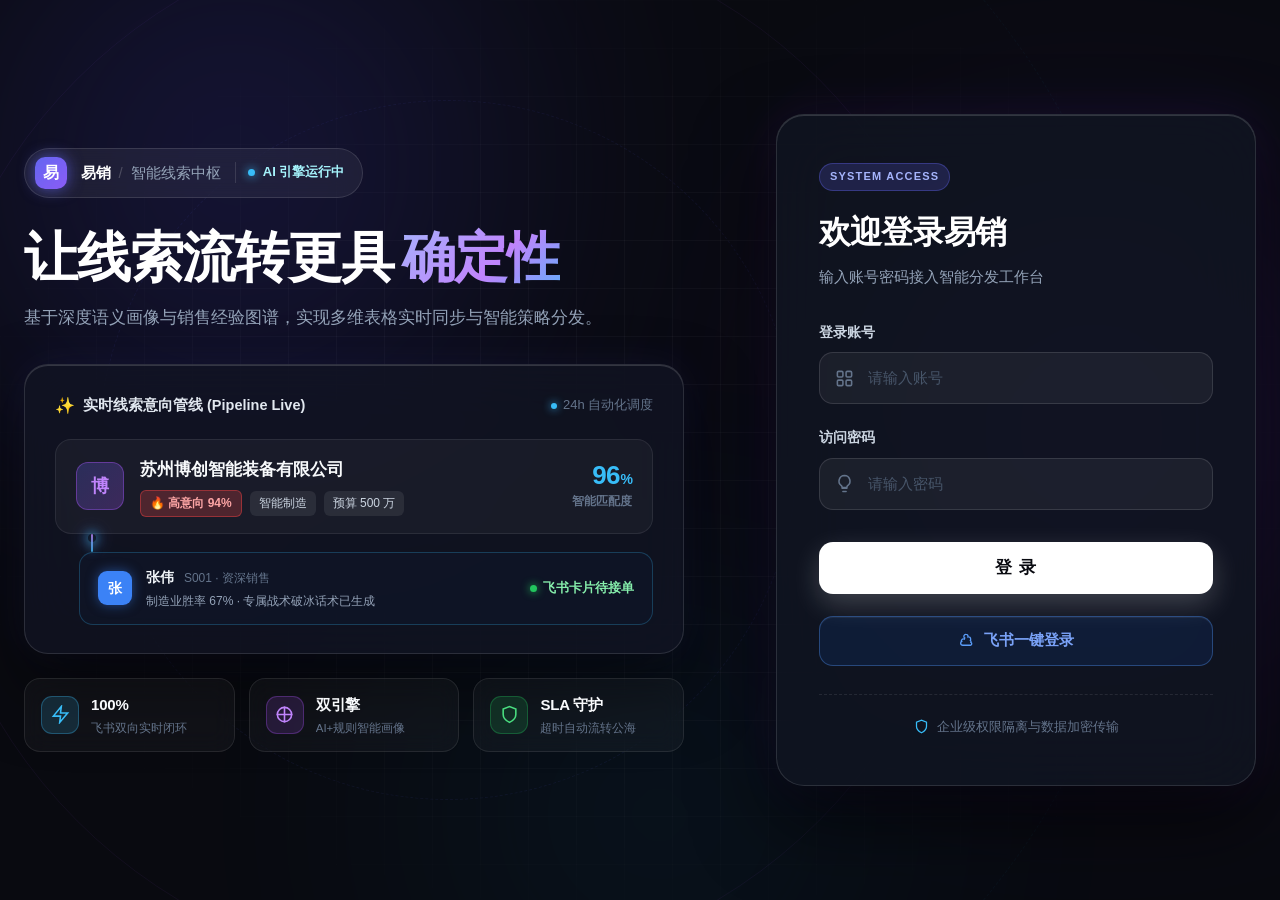
==== static/index.html @ e66cb85f "feat(auth): 总账号/销售子账号权限隔离 —— 管理接口仅超管可访问, 销售只读自己客户" ====
<!DOCTYPE html>
<html lang="zh-CN">
<head>
  <meta charset="UTF-8">
  <meta name="viewport" content="width=device-width, initial-scale=1.0">
  <title>易销 · 销售线索智能分析与分发平台</title>
  <script>
    (function() {
      var isMobile = /Android|iPhone|iPad|iPod|Mobile/i.test(navigator.userAgent) || window.innerWidth < 768;
      if (isMobile) {
        var p = location.search;
        location.replace("/m/" + (p || ""));
      }
    })();
  </script>
  <link rel="stylesheet" href="/static/style.css?v=4.3">
</head>
<body>
  <div id="app"></div>
  <script src="/static/vendor/vue.global.prod.js"></script>
  <script src="/static/app.js?v=4.12"></script>
</body>
</html>
---- static/style.css ----
/* ============================================================
   「易销」销售线索智能分析与分发平台 —— 全局极光科技版 UI (Next-Gen AI Aesthetic)
   设计语言: 极光光晕背景 + 玻璃拟态 (Glassmorphism) + 渐变流光数字 + 微光交互
   ============================================================ */

:root {
  /* 核心主色调 (深邃科技靛蓝/紫罗兰) */
  --primary: #6366f1;
  --primary-2: #8b5cf6;
  --primary-3: #ec4899;
  --primary-dark: #4338ca;
  --primary-soft: rgba(99, 102, 241, 0.1);
  --primary-glow: rgba(99, 102, 241, 0.35);

  /* 功能状态色 */
  --ok: #10b981;
  --ok-soft: rgba(16, 185, 129, 0.12);
  --ok-glow: rgba(16, 185, 129, 0.3);
  --warn: #f59e0b;
  --warn-soft: rgba(245, 158, 11, 0.12);
  --warn-glow: rgba(245, 158, 11, 0.3);
  --err: #ef4444;
  --err-soft: rgba(239, 68, 68, 0.12);
  --err-glow: rgba(239, 68, 68, 0.3);
  --gold: #d97706;

  /* 背景与表面 */
  --bg: #f8fafc;
  --bg-gradient: 
    radial-gradient(1000px 500px at 10% -10%, rgba(99, 102, 241, 0.12) 0%, transparent 70%),
    radial-gradient(900px 450px at 90% 10%, rgba(139, 92, 246, 0.10) 0%, transparent 60%),
    radial-gradient(800px 400px at 50% 100%, rgba(236, 72, 153, 0.06) 0%, transparent 70%),
    #f8fafc;

  --card: rgba(255, 255, 255, 0.85);
  --card-solid: #ffffff;
  --card-border: rgba(226, 232, 240, 0.85);
  --card-border-glow: rgba(99, 102, 241, 0.3);

  /* 文字 */
  --text: #0f172a;
  --text-2: #334155;
  --muted: #64748b;
  --muted-light: #94a3b8;
  --border: #e2e8f0;
  --border-soft: #edf2f7;

  /* 布局与圆角 */
  --radius: 16px;
  --radius-sm: 10px;
  --radius-xs: 6px;
  --shadow-subtle: 0 1px 3px rgba(15, 23, 42, 0.04), 0 1px 2px rgba(15, 23, 42, 0.02);
  --shadow: 0 4px 20px -2px rgba(15, 23, 42, 0.05), 0 2px 6px -1px rgba(15, 23, 42, 0.03);
  --shadow-md: 0 12px 28px -4px rgba(15, 23, 42, 0.08), 0 4px 10px -2px rgba(15, 23, 42, 0.04);
  --shadow-lg: 0 24px 48px -8px rgba(15, 23, 42, 0.14), 0 8px 16px -4px rgba(15, 23, 42, 0.06);
  --sidebar-w: 240px;
}

* { box-sizing: border-box; margin: 0; padding: 0; }
html, body { height: 100%; }

body {
  font-family: -apple-system, BlinkMacSystemFont, "Segoe UI", Roboto, "PingFang SC", "Hiragino Sans GB", "Microsoft YaHei", sans-serif;
  background: var(--bg);
  background-image: var(--bg-gradient);
  background-attachment: fixed;
  color: var(--text);
  font-size: 14px;
  line-height: 1.6;
  -webkit-font-smoothing: antialiased;
  -moz-osx-font-smoothing: grayscale;
}

#app { min-height: 100vh; }
::selection { background: rgba(99, 102, 241, 0.22); color: var(--primary-dark); }

/* ============================================================
   引导屏 (Boot Screen)
   ============================================================ */
.boot-screen {
  min-height: 100vh;
  display: flex;
  flex-direction: column;
  align-items: center;
  justify-content: center;
  gap: 20px;
  background: var(--bg-gradient);
  color: var(--muted);
}
.boot-logo {
  width: 68px; height: 68px;
  border-radius: 20px;
  background: linear-gradient(135deg, var(--primary), var(--primary-2));
  color: #fff;
  font-size: 32px;
  font-weight: 800;
  display: flex;
  align-items: center;
  justify-content: center;
  box-shadow: 0 12px 32px var(--primary-glow);
  animation: float 2.6s ease-in-out infinite;
}
@keyframes float { 0%, 100% { transform: translateY(0); } 50% { transform: translateY(-8px); } }

.spinner {
  width: 32px; height: 32px;
  border: 3px solid rgba(99, 102, 241, 0.15);
  border-top-color: var(--primary);
  border-radius: 50%;
  animation: spin 0.85s cubic-bezier(0.6, 0.2, 0.4, 0.8) infinite;
}
@keyframes spin { to { transform: rotate(360deg); } }

/* ============================================================
   布局骨架
   ============================================================ */
.yx-layout { display: flex; min-height: 100vh; }

/* ---- 侧边栏 (深邃黑曜石 + 磨砂质感) ---- */
.yx-sidebar {
  width: var(--sidebar-w);
  background: linear-gradient(180deg, #0b0f19 0%, #080c14 100%);
  color: #94a3b8;
  display: flex;
  flex-direction: column;
  position: sticky;
  top: 0;
  height: 100vh;
  flex-shrink: 0;
  z-index: 30;
  border-right: 1px solid rgba(255, 255, 255, 0.06);
  box-shadow: 4px 0 24px rgba(0, 0, 0, 0.15);
}

.yx-brand {
  display: flex;
  align-items: center;
  gap: 14px;
  padding: 24px 20px;
  border-bottom: 1px solid rgba(255, 255, 255, 0.06);
  position: relative;
}
.yx-brand::after {
  content: "";
  position: absolute;
  bottom: -1px; left: 20px; right: 20px;
  height: 1px;
  background: linear-gradient(90deg, transparent, rgba(99, 102, 241, 0.4), transparent);
}

.yx-logo {
  width: 42px; height: 42px;
  border-radius: 13px;
  background: linear-gradient(135deg, var(--primary) 0%, var(--primary-2) 60%, var(--primary-3) 100%);
  color: #fff;
  font-size: 21px;
  font-weight: 800;
  display: flex;
  align-items: center;
  justify-content: center;
  box-shadow: 0 6px 18px var(--primary-glow);
  position: relative;
  overflow: hidden;
}
.yx-logo::before {
  content: "";
  position: absolute;
  inset: 0;
  background: linear-gradient(135deg, rgba(255,255,255,0.4) 0%, transparent 60%);
}

.yx-brand-t { display: flex; flex-direction: column; line-height: 1.25; }
.yx-brand-name {
  color: #ffffff;
  font-size: 19px;
  font-weight: 800;
  letter-spacing: 0.5px;
  background: linear-gradient(135deg, #ffffff 0%, #cbd5e1 100%);
  -webkit-background-clip: text;
  -webkit-text-fill-color: transparent;
}
.yx-brand-sub { font-size: 11.5px; color: #64748b; font-weight: 500; }

.yx-nav-label {
  padding: 20px 22px 10px;
  font-size: 11px;
  letter-spacing: 1.8px;
  text-transform: uppercase;
  color: #475569;
  font-weight: 700;
}

.yx-nav { flex: 1; padding: 0 14px; display: flex; flex-direction: column; gap: 4px; }
.yx-nav-item {
  display: flex;
  align-items: center;
  gap: 13px;
  padding: 12px 14px;
  border-radius: var(--radius-sm);
  color: #94a3b8;
  text-decoration: none;
  font-size: 13.5px;
  font-weight: 600;
  transition: all 0.22s cubic-bezier(0.4, 0, 0.2, 1);
  position: relative;
}
.yx-nav-item .nav-ico {
  width: 22px; height: 22px;
  display: flex; align-items: center; justify-content: center;
  flex-shrink: 0;
  transition: transform 0.2s ease;
}
.yx-nav-item .nav-ico svg { width: 19px; height: 19px; }

.yx-nav-item:hover {
  background: rgba(255, 255, 255, 0.05);
  color: #f1f5f9;
  transform: translateX(3px);
}
.yx-nav-item:hover .nav-ico { transform: scale(1.1); }

.yx-nav-item.active {
  background: linear-gradient(135deg, rgba(99, 102, 241, 0.95), rgba(139, 92, 246, 0.95));
  color: #ffffff;
  box-shadow: 0 6px 20px rgba(99, 102, 241, 0.4), inset 0 1px 0 rgba(255, 255, 255, 0.25);
  transform: translateX(0);
}
.yx-nav-item.active:hover {
  background: linear-gradient(135deg, rgba(99, 102, 241, 1), rgba(139, 92, 246, 1));
  color: #ffffff;
}

.yx-sidebar-foot {
  padding: 12px 14px;
  border-top: 1px solid rgba(255, 255, 255, 0.06);
  display: flex;
  align-items: center;
  font-size: 12px;
  background: rgba(0, 0, 0, 0.2);
  position: relative;
}
.health-chip {
  display: inline-flex;
  align-items: center;
  gap: 8px;
  background: rgba(255, 255, 255, 0.06);
  padding: 5px 12px;
  border-radius: 999px;
  color: #cbd5e1;
  font-weight: 600;
  border: 1px solid rgba(255, 255, 255, 0.08);
}
.yx-health-dot { width: 7px; height: 7px; border-radius: 50%; position: relative; }
.yx-health-dot.ok {
  background: var(--ok);
  box-shadow: 0 0 10px var(--ok-glow);
  animation: pulse-dot 2s infinite;
}
.yx-health-dot.err {
  background: var(--err);
  box-shadow: 0 0 10px var(--err-glow);
  animation: pulse-dot 2s infinite;
}
@keyframes pulse-dot { 0%, 100% { transform: scale(1); opacity: 1; } 50% { transform: scale(1.3); opacity: 0.7; } }
.foot-ver { color: #475569; font-weight: 600; }

/* ---- 登录账号 用户模块 (左侧栏底部, 可点击弹出用户菜单) ---- */
.user-module {
  display: flex;
  align-items: center;
  gap: 10px;
  background: rgba(255, 255, 255, 0.06);
  padding: 6px 12px 6px 6px;
  border-radius: 999px;
  color: #e2e8f0;
  border: 1px solid rgba(255, 255, 255, 0.1);
  width: 100%;
  box-sizing: border-box;
  cursor: pointer;
  transition: all 0.18s ease;
  position: relative;
}
.user-module:hover {
  background: rgba(255, 255, 255, 0.12);
  border-color: rgba(139, 92, 246, 0.4);
}
.auth-avatar {
  width: 28px; height: 28px; border-radius: 50%;
  background: linear-gradient(135deg, #8b5cf6, #6366f1);
  color: #fff; font-weight: 700; font-size: 12px;
  display: flex; align-items: center; justify-content: center;
  flex: 0 0 auto;
}
.auth-avatar.lg { width: 38px; height: 38px; font-size: 16px; }
.auth-name {
  font-weight: 600; font-size: 12.5px; color: #f1f5f9;
  overflow: hidden; text-overflow: ellipsis; white-space: nowrap;
  flex: 1;
}
.user-caret {
  width: 14px; height: 14px;
  color: #94a3b8;
  flex: 0 0 auto;
  transition: transform 0.2s ease;
}

/* 用户下拉菜单: 贴合侧边栏内部, 左右 12px 留白, 绝不穿模溢出 */
.user-menu {
  position: absolute;
  left: 12px;
  right: 12px;
  bottom: 66px;
  width: auto;
  box-sizing: border-box;
  background: #0f172a;
  border: 1px solid rgba(255, 255, 255, 0.14);
  border-radius: 14px;
  padding: 10px;
  box-shadow: 0 20px 45px rgba(0, 0, 0, 0.6), inset 0 1px 0 rgba(255, 255, 255, 0.1);
  z-index: 200;
}
.user-menu-head {
  display: flex;
  align-items: center;
  gap: 10px;
  padding: 6px 6px 8px;
}
.user-menu-id { display: flex; flex-direction: column; min-width: 0; }
.user-menu-id strong { font-size: 13.5px; color: #f8fafc; white-space: nowrap; overflow: hidden; text-overflow: ellipsis; }
.user-menu-id span { font-size: 11px; color: #94a3b8; margin-top: 2px; }
.user-menu-sep { height: 1px; background: rgba(255, 255, 255, 0.08); margin: 4px 0 6px; }
.user-menu-item {
  display: flex;
  align-items: center;
  gap: 8px;
  width: 100%;
  box-sizing: border-box;
  padding: 8px 10px;
  background: transparent;
  border: none;
  border-radius: 8px;
  color: #fca5a5;
  font-size: 12.5px;
  font-weight: 600;
  cursor: pointer;
  transition: all 0.15s;
  text-align: left;
}
.user-menu-item svg { width: 15px; height: 15px; flex: 0 0 auto; }
.user-menu-item:hover { background: rgba(239, 68, 68, 0.18); color: #fecaca; }

/* 用户菜单弹出动画 */
.user-pop-enter-active, .user-pop-leave-active { transition: all 0.22s cubic-bezier(0.16, 1, 0.3, 1); }
.user-pop-enter-from, .user-pop-leave-to { opacity: 0; transform: translateY(8px) scale(0.97); }

/* 退出确认弹窗图标 */
.confirm-ico {
  width: 56px; height: 56px;
  margin: 0 auto 14px;
  border-radius: 16px;
  background: linear-gradient(135deg, #f43f5e, #e11d48);
  color: #fff;
  display: flex; align-items: center; justify-content: center;
  box-shadow: 0 12px 30px rgba(225, 29, 72, 0.4);
}
.confirm-ico svg { width: 28px; height: 28px; }

/* ============================================================
   全新现代 SaaS 极简无界登录台 (Linear / Vercel 级设计风格)
   ============================================================ */
.login-stage {
  min-height: 100vh;
  width: 100vw;
  background: #090a10;
  color: #f8fafc;
  position: relative;
  overflow: hidden;
  display: flex;
  align-items: center;
  justify-content: center;
  padding: 40px 24px;
  box-sizing: border-box;
  font-family: -apple-system, BlinkMacSystemFont, "Segoe UI", Roboto, "PingFang SC", "Hiragino Sans GB", "Microsoft YaHei", sans-serif;
}

/* 深空网格与流体柔光 */
.stage-mesh-bg {
  position: absolute;
  inset: 0;
  background-image: 
    linear-gradient(rgba(255, 255, 255, 0.03) 1px, transparent 1px),
    linear-gradient(90deg, rgba(255, 255, 255, 0.03) 1px, transparent 1px);
  background-size: 48px 48px;
  mask-image: radial-gradient(ellipse at 50% 50%, black 40%, transparent 80%);
  -webkit-mask-image: radial-gradient(ellipse at 50% 50%, black 40%, transparent 80%);
  pointer-events: none;
}

/* 科技几何同心轨道环 (Concentric Orbit Rings) */
.stage-orbit {
  position: absolute;
  border-radius: 50%;
  border: 1px dashed rgba(255, 255, 255, 0.05);
  pointer-events: none;
  top: 50%;
  left: 35%;
  transform: translate(-50%, -50%);
}
.orbit-1 {
  width: 700px;
  height: 700px;
  border-color: rgba(99, 102, 241, 0.08);
  animation: orbit-rotate 40s linear infinite;
}
.orbit-2 {
  width: 1050px;
  height: 1050px;
  border-color: rgba(168, 85, 247, 0.06);
  border-style: solid;
  animation: orbit-rotate 60s linear infinite reverse;
}
.orbit-3 {
  width: 1400px;
  height: 1400px;
  border-color: rgba(56, 189, 248, 0.04);
  animation: orbit-rotate 90s linear infinite;
}
@keyframes orbit-rotate {
  from { transform: translate(-50%, -50%) rotate(0deg); }
  to { transform: translate(-50%, -50%) rotate(360deg); }
}

.stage-glow {
  position: absolute;
  border-radius: 50%;
  filter: blur(140px);
  pointer-events: none;
  opacity: 0.45;
}
.glow-top-left {
  width: 600px; height: 600px;
  top: -15%; left: -5%;
  background: radial-gradient(circle, #4f46e5 0%, transparent 70%);
  animation: orb-sway-1 16s ease-in-out infinite alternate;
}
.glow-center-right {
  width: 500px; height: 500px;
  top: 20%; right: -5%;
  background: radial-gradient(circle, #7c3aed 0%, transparent 70%);
  animation: orb-sway-2 14s ease-in-out infinite alternate;
}
.glow-bottom-center {
  width: 550px; height: 350px;
  bottom: -10%; left: 30%;
  background: radial-gradient(circle, #0284c7 0%, transparent 70%);
  opacity: 0.25;
}

@keyframes orb-sway-1 {
  0% { transform: translate(0, 0) scale(1); opacity: 0.35; }
  100% { transform: translate(60px, 40px) scale(1.15); opacity: 0.55; }
}
@keyframes orb-sway-2 {
  0% { transform: translate(0, 0) scale(1.1); opacity: 0.5; }
  100% { transform: translate(-50px, -30px) scale(0.9); opacity: 0.35; }
}

/* 主容器 —— 大屏饱满无界画布 */
.stage-container {
  position: relative;
  z-index: 2;
  width: 100%;
  max-width: 1360px;
  display: flex;
  align-items: center;
  justify-content: space-between;
  gap: 70px;
}

/* 左侧品牌与 AI 中枢面板 (整体放大饱满) */
.stage-left {
  flex: 1.25;
  max-width: 720px;
}

.brand-pill {
  display: inline-flex;
  align-items: center;
  gap: 14px;
  background: rgba(255, 255, 255, 0.06);
  border: 1px solid rgba(255, 255, 255, 0.12);
  padding: 8px 18px 8px 10px;
  border-radius: 999px;
  margin-bottom: 28px;
  backdrop-filter: blur(14px);
  -webkit-backdrop-filter: blur(14px);
}
.brand-pill-logo {
  width: 32px; height: 32px;
  border-radius: 10px;
  background: linear-gradient(135deg, #6366f1, #8b5cf6);
  color: #fff;
  font-weight: 900;
  font-size: 16px;
  display: flex;
  align-items: center;
  justify-content: center;
  box-shadow: 0 0 16px rgba(99, 102, 241, 0.7);
}
.brand-pill-text {
  display: flex;
  align-items: center;
  gap: 8px;
  font-size: 15px;
}
.p-title { font-weight: 800; color: #fff; letter-spacing: -0.2px; }
.p-divider { color: rgba(255, 255, 255, 0.2); }
.p-sub { color: #94a3b8; font-weight: 500; }

.live-status-chip {
  display: flex;
  align-items: center;
  gap: 8px;
  padding-left: 12px;
  border-left: 1px solid rgba(255, 255, 255, 0.12);
  font-size: 13px;
  color: #a5f3fc;
  font-weight: 600;
}
.chip-dot {
  width: 7px; height: 7px; border-radius: 50%;
  background: #38bdf8;
  box-shadow: 0 0 10px #38bdf8;
  animation: pulse-dot 1.8s infinite;
}

.stage-headline {
  font-size: 54px;
  font-weight: 800;
  line-height: 1.15;
  margin: 0 0 16px 0;
  letter-spacing: -1.2px;
  color: #ffffff;
}
.gradient-word {
  background: linear-gradient(135deg, #a5b4fc 0%, #c084fc 35%, #38bdf8 70%, #a5b4fc 100%);
  background-size: 200% auto;
  -webkit-background-clip: text;
  -webkit-text-fill-color: transparent;
  padding-left: 8px;
  display: inline-block;
  animation: text-aurora 4s ease-in-out infinite;
}
@keyframes text-aurora {
  0%, 100% { background-position: 0% 50%; filter: drop-shadow(0 0 12px rgba(192, 132, 252, 0.4)); }
  50% { background-position: 100% 50%; filter: drop-shadow(0 0 24px rgba(56, 189, 248, 0.7)); }
}

.stage-desc {
  font-size: 17px;
  line-height: 1.65;
  color: #94a3b8;
  margin: 0 0 32px 0;
  max-width: 620px;
}

/* 核心 AI 智能体实时流转看板 (立体悬浮呼吸 + 边框流光) */
.agent-live-console {
  background: rgba(18, 22, 36, 0.72);
  backdrop-filter: blur(28px);
  -webkit-backdrop-filter: blur(28px);
  border: 1px solid rgba(255, 255, 255, 0.12);
  border-radius: 24px;
  padding: 28px 30px;
  box-shadow: 0 35px 70px rgba(0, 0, 0, 0.5), 0 0 40px rgba(99, 102, 241, 0.1), inset 0 1px 0 rgba(255, 255, 255, 0.15);
  margin-bottom: 24px;
  position: relative;
  overflow: hidden;
  animation: console-float 7s ease-in-out infinite alternate;
  transition: transform 0.3s cubic-bezier(0.16, 1, 0.3, 1), box-shadow 0.3s;
}

@keyframes console-float {
  0% {
    transform: translateY(0px);
    box-shadow: 0 30px 60px rgba(0, 0, 0, 0.5), 0 0 30px rgba(99, 102, 241, 0.08);
  }
  100% {
    transform: translateY(-8px);
    box-shadow: 0 45px 80px rgba(0, 0, 0, 0.6), 0 0 50px rgba(168, 85, 247, 0.2);
  }
}

.agent-live-console::before {
  content: "";
  position: absolute;
  top: 0; left: -100%; width: 100%; height: 1.5px;
  background: linear-gradient(90deg, transparent 0%, rgba(129, 140, 248, 1) 50%, rgba(56, 189, 248, 1) 100%, transparent 100%);
  animation: border-laser-sweep 5s ease-in-out infinite;
}
@keyframes border-laser-sweep {
  0% { left: -100%; }
  50%, 100% { left: 100%; }
}

.console-head {
  display: flex;
  align-items: center;
  justify-content: space-between;
  margin-bottom: 20px;
}
.console-title {
  font-size: 14.5px;
  font-weight: 700;
  color: #e2e8f0;
  display: flex;
  align-items: center;
  gap: 8px;
}
.ico-spark { font-size: 16px; }
.console-time {
  font-size: 13px;
  color: #64748b;
  font-weight: 500;
  display: flex;
  align-items: center;
  gap: 6px;
}
.dot-live-pulse {
  width: 6px; height: 6px; border-radius: 50%;
  background: #38bdf8;
  box-shadow: 0 0 8px #38bdf8;
}

/* 客户线索条目 */
.console-lead-row {
  display: flex;
  align-items: center;
  gap: 16px;
  background: rgba(255, 255, 255, 0.04);
  border: 1px solid rgba(255, 255, 255, 0.08);
  border-radius: 16px;
  padding: 16px 20px;
}
.lead-avatar-box {
  width: 48px; height: 48px; border-radius: 12px;
  background: linear-gradient(135deg, rgba(99, 102, 241, 0.25), rgba(168, 85, 247, 0.25));
  border: 1px solid rgba(168, 85, 247, 0.4);
  display: flex; align-items: center; justify-content: center;
  color: #c084fc; font-weight: 800; font-size: 18px;
  flex: 0 0 auto;
}
.lead-info-main { flex: 1; min-width: 0; }
.lead-name-text {
  font-size: 16.5px;
  font-weight: 700;
  color: #f8fafc;
  margin-bottom: 8px;
  white-space: nowrap; overflow: hidden; text-overflow: ellipsis;
}
.lead-sub-chips {
  display: flex;
  gap: 8px;
  align-items: center;
}
.c-tag {
  font-size: 12px;
  padding: 3px 9px;
  border-radius: 6px;
  background: rgba(255, 255, 255, 0.08);
  color: #cbd5e1;
}
.tag-intent {
  background: rgba(239, 68, 68, 0.25);
  color: #fca5a5;
  border: 1px solid rgba(239, 68, 68, 0.45);
  font-weight: 700;
  animation: tag-flame-pulse 2s ease-in-out infinite alternate;
}
@keyframes tag-flame-pulse {
  0% { box-shadow: 0 0 4px rgba(239, 68, 68, 0.3); }
  100% { box-shadow: 0 0 14px rgba(239, 68, 68, 0.8); }
}

.lead-score-badge {
  text-align: right;
  flex: 0 0 auto;
  padding-left: 12px;
}
.score-num {
  font-size: 26px;
  font-weight: 900;
  color: #38bdf8;
  line-height: 1;
  letter-spacing: -0.8px;
  animation: score-glow 2.5s ease-in-out infinite alternate;
}
@keyframes score-glow {
  0% { filter: drop-shadow(0 0 4px rgba(56, 189, 248, 0.4)); }
  100% { filter: drop-shadow(0 0 14px rgba(56, 189, 248, 0.9)); transform: scale(1.05); }
}

.score-unit { font-size: 14px; font-weight: 600; margin-left: 1px; }
.score-label {
  font-size: 11.5px;
  color: #64748b;
  margin-top: 4px;
  font-weight: 600;
}

/* 调度流转销售小卡 */
.console-dispatch-track {
  margin-top: 18px;
  padding-left: 24px;
  position: relative;
}
.track-flow-line {
  position: absolute;
  left: 36px;
  top: -18px;
  width: 2px;
  height: 18px; /* 严格等于间隙 18px，两端刚好顶住边框，绝不插穿内部 */
  background: linear-gradient(180deg, rgba(192, 132, 252, 0.8) 0%, rgba(56, 189, 248, 0.8) 100%);
  border-radius: 1px;
  box-shadow: 0 0 8px rgba(56, 189, 248, 0.5);
}
.track-flow-dot {
  width: 8px;
  height: 8px;
  border-radius: 50%;
  position: absolute;
  left: -3px;
  top: 0;
  box-shadow: 0 0 12px #38bdf8, 0 0 20px #818cf8;
  animation: shuttle-glide 2.2s cubic-bezier(0.45, 0.05, 0.55, 0.95) infinite alternate;
}

@keyframes shuttle-glide {
  0% {
    top: -3px;
    transform: scale(0.85);
    background: #c084fc;
    box-shadow: 0 0 10px #c084fc, 0 0 18px rgba(192, 132, 252, 0.8);
  }
  50% {
    transform: scale(1.2);
    box-shadow: 0 0 14px #38bdf8, 0 0 22px rgba(56, 189, 248, 0.9);
  }
  100% {
    top: 13px; /* 严格停留在下边框接触点，不穿模进卡片内部 */
    transform: scale(0.85);
    background: #38bdf8;
    box-shadow: 0 0 10px #38bdf8, 0 0 18px rgba(56, 189, 248, 0.8);
  }
}

.track-sales-card {
  display: flex;
  align-items: center;
  gap: 14px;
  background: rgba(15, 23, 42, 0.6);
  border: 1px solid rgba(56, 189, 248, 0.25);
  border-radius: 14px;
  padding: 13px 18px;
  animation: sales-card-pulse 4s ease-in-out infinite alternate;
  animation-delay: -2s;
}
@keyframes sales-card-pulse {
  0% { border-color: rgba(56, 189, 248, 0.2); }
  100% { border-color: rgba(56, 189, 248, 0.45); box-shadow: 0 0 20px rgba(56, 189, 248, 0.15); }
}

.sales-mini-avatar {
  width: 34px; height: 34px; border-radius: 9px;
  background: #3b82f6;
  color: #fff; font-weight: 800; font-size: 14px;
  display: flex; align-items: center; justify-content: center;
  flex: 0 0 auto;
  box-shadow: 0 0 12px rgba(59, 130, 246, 0.5);
}
.sales-mini-info { flex: 1; min-width: 0; }
.s-name { font-size: 14px; font-weight: 700; color: #f1f5f9; }
.s-id { font-size: 12px; color: #64748b; font-weight: 400; margin-left: 6px; }
.s-exp { font-size: 12px; color: #94a3b8; margin-top: 3px; }

.s-action-status {
  font-size: 12.5px;
  font-weight: 600;
  color: #86efac;
  display: flex;
  align-items: center;
  gap: 6px;
  flex: 0 0 auto;
}
.dot-green {
  width: 7px; height: 7px; border-radius: 50%;
  background: #22c55e;
  box-shadow: 0 0 8px #22c55e;
  animation: pulse-dot 1.6s infinite;
}

/* 3 列科技数据指标卡阵列 —— 错峰起伏呼吸 */
.stage-metric-grid {
  display: grid;
  grid-template-columns: repeat(3, 1fr);
  gap: 14px;
  margin-top: 24px;
}
.metric-card {
  background: rgba(255, 255, 255, 0.035);
  border: 1px solid rgba(255, 255, 255, 0.09);
  border-radius: 16px;
  padding: 14px 16px;
  display: flex;
  align-items: center;
  gap: 12px;
  backdrop-filter: blur(12px);
  transition: all 0.25s cubic-bezier(0.16, 1, 0.3, 1);
}
.metric-card:nth-child(1) {
  animation: tile-float 5s ease-in-out infinite alternate;
}
.metric-card:nth-child(2) {
  animation: tile-float 5.5s ease-in-out infinite alternate;
  animation-delay: -1.8s;
}
.metric-card:nth-child(3) {
  animation: tile-float 6s ease-in-out infinite alternate;
  animation-delay: -3.6s;
}

@keyframes tile-float {
  0% { transform: translateY(0); border-color: rgba(255, 255, 255, 0.08); }
  100% { transform: translateY(-5px); border-color: rgba(99, 102, 241, 0.35); box-shadow: 0 10px 25px rgba(0, 0, 0, 0.3); }
}

.metric-icon-box {
  width: 38px; height: 38px; border-radius: 11px;
  display: flex; align-items: center; justify-content: center;
  flex: 0 0 auto;
}
.metric-icon-box svg { width: 19px; height: 19px; }
.m-icon-blue { background: rgba(56, 189, 248, 0.15); color: #38bdf8; border: 1px solid rgba(56, 189, 248, 0.3); }
.m-icon-purple { background: rgba(168, 85, 247, 0.15); color: #c084fc; border: 1px solid rgba(168, 85, 247, 0.3); }
.m-icon-green { background: rgba(34, 197, 94, 0.15); color: #4ade80; border: 1px solid rgba(34, 197, 94, 0.3); }

.metric-info { min-width: 0; }
.metric-val { font-size: 15px; font-weight: 800; color: #f8fafc; letter-spacing: -0.2px; }
.metric-lbl { font-size: 11.5px; color: #64748b; margin-top: 2px; white-space: nowrap; overflow: hidden; text-overflow: ellipsis; }

/* 右侧: 纯粹极简的高质感玻璃登录盒子 —— 流光环绕呼吸 */
.stage-right {
  flex: 0.95;
  display: flex;
  justify-content: flex-end;
}

.glass-login-box {
  width: 100%;
  max-width: 480px;
  background: rgba(17, 21, 34, 0.82);
  backdrop-filter: blur(32px);
  -webkit-backdrop-filter: blur(32px);
  border: 1px solid rgba(255, 255, 255, 0.12);
  border-radius: 28px;
  padding: 48px 42px;
  box-shadow: 0 35px 80px rgba(0, 0, 0, 0.65), 0 0 50px rgba(124, 58, 237, 0.12), inset 0 1px 0 rgba(255, 255, 255, 0.15);
  position: relative;
  animation: login-box-breathe 8s ease-in-out infinite alternate;
}

@keyframes login-box-breathe {
  0% {
    box-shadow: 0 35px 80px rgba(0, 0, 0, 0.65), 0 0 30px rgba(99, 102, 241, 0.1);
  }
  100% {
    box-shadow: 0 45px 95px rgba(0, 0, 0, 0.75), 0 0 60px rgba(168, 85, 247, 0.25);
  }
}

.login-badge-mini {
  display: inline-block;
  font-size: 11px;
  font-weight: 800;
  letter-spacing: 1.2px;
  color: #a5b4fc;
  background: rgba(99, 102, 241, 0.2);
  border: 1px solid rgba(99, 102, 241, 0.35);
  padding: 4px 10px;
  border-radius: 999px;
  margin-bottom: 16px;
}

.login-box-top h2 {
  font-size: 32px;
  font-weight: 800;
  color: #ffffff;
  margin: 0 0 8px 0;
  letter-spacing: -0.8px;
}
.login-tip {
  font-size: 14.5px;
  color: #94a3b8;
  margin: 0 0 32px 0;
}

.login-inputs-area {
  display: flex;
  flex-direction: column;
  gap: 22px;
}

.input-field {
  display: flex;
  flex-direction: column;
  gap: 9px;
}
.input-field label {
  font-size: 14px;
  font-weight: 700;
  color: #cbd5e1;
}

.input-bar {
  position: relative;
  display: flex;
  align-items: center;
}
.bar-icon {
  position: absolute;
  left: 16px;
  width: 19px;
  height: 19px;
  color: #64748b;
  pointer-events: none;
  display: flex;
  align-items: center;
  justify-content: center;
  transition: color 0.2s;
}
.bar-icon svg { width: 19px; height: 19px; }

.input-bar input {
  width: 100%;
  height: 52px;
  background: rgba(255, 255, 255, 0.05);
  border: 1.5px solid rgba(255, 255, 255, 0.12);
  border-radius: 14px;
  padding: 0 16px 0 48px;
  font-size: 15.5px;
  color: #ffffff;
  outline: none;
  transition: all 0.25s cubic-bezier(0.16, 1, 0.3, 1);
  box-sizing: border-box;
}
.input-bar input:focus {
  background: rgba(255, 255, 255, 0.09);
  border-color: #818cf8;
  box-shadow: 0 0 0 4px rgba(99, 102, 241, 0.28);
}
.input-bar:focus-within .bar-icon {
  color: #818cf8;
}
.input-bar input::placeholder {
  color: #475569;
  font-size: 14.5px;
}

.stage-submit-btn {
  margin-top: 10px;
  height: 52px;
  background: #ffffff;
  color: #090a10;
  border: none;
  border-radius: 14px;
  font-size: 16.5px;
  font-weight: 800;
  letter-spacing: 1px;
  cursor: pointer;
  display: flex;
  align-items: center;
  justify-content: center;
  gap: 10px;
  box-shadow: 0 10px 28px rgba(255, 255, 255, 0.2);
  transition: all 0.2s cubic-bezier(0.16, 1, 0.3, 1);
}
.stage-submit-btn:hover {
  background: #f8fafc;
  transform: translateY(-2px);
  box-shadow: 0 14px 36px rgba(255, 255, 255, 0.3);
}
.stage-submit-btn:active {
  transform: translateY(1px);
}
.stage-submit-btn:disabled {
  opacity: 0.5;
  cursor: not-allowed;
  transform: none;
}

.btn-spinner {
  width: 18px;
  height: 18px;
  border: 2.5px solid rgba(0, 0, 0, 0.2);
  border-top-color: #000000;
  border-radius: 50%;
  animation: spin 0.8s linear infinite;
}

.login-security-tag {
  display: flex;
  align-items: center;
  justify-content: center;
  gap: 8px;
  margin-top: 28px;
  padding-top: 22px;
  border-top: 1px dashed rgba(255, 255, 255, 0.09);
  font-size: 12.5px;
  color: #64748b;
}
.login-security-tag svg {
  width: 15px; height: 15px;
  color: #38bdf8;
  flex: 0 0 auto;
}

/* 飞书一键登录 */
.login-feishu-divider {
  display: flex;
  align-items: center;
  gap: 12px;
  margin: 16px 0 12px;
  color: #94a3b8;
  font-size: 12px;
}
.login-feishu-divider::before,
.login-feishu-divider::after {
  content: "";
  flex: 1;
  height: 1px;
  background: rgba(255, 255, 255, 0.12);
}
.feishu-login-btn {
  display: flex;
  align-items: center;
  justify-content: center;
  gap: 10px;
  width: 100%;
  height: 50px;
  background: rgba(22, 101, 216, 0.12);
  color: #7aa2f7;
  border: 1px solid rgba(86, 156, 255, 0.35);
  border-radius: 14px;
  font-size: 15px;
  font-weight: 700;
  cursor: pointer;
  transition: all 0.2s cubic-bezier(0.16, 1, 0.3, 1);
  box-shadow: inset 0 1px 0 rgba(255, 255, 255, 0.06);
}
.feishu-login-btn:hover {
  background: rgba(22, 101, 216, 0.2);
  border-color: rgba(86, 156, 255, 0.6);
  transform: translateY(-2px);
}
.feishu-login-btn:disabled {
  opacity: 0.5;
  cursor: not-allowed;
  transform: none;
}
.feishu-login-btn svg { color: #5a9cf8; }

/* 响应式适配 */
@media (max-width: 900px) {
  .stage-container {
    flex-direction: column;
    gap: 40px;
  }
  .stage-headline { font-size: 32px; }
  .stage-left { max-width: 100%; }
  .stage-right { justify-content: center; width: 100%; }
  .glass-login-box { max-width: 100%; }
}

/* ---- 主内容区 ---- */
.yx-main { flex: 1; display: flex; flex-direction: column; min-width: 0; position: relative; }

/* 顶栏 (毛玻璃) */
.yx-topbar {
  height: 68px;
  background: rgba(255, 255, 255, 0.75);
  backdrop-filter: blur(16px);
  -webkit-backdrop-filter: blur(16px);
  border-bottom: 1px solid rgba(226, 232, 240, 0.8);
  display: flex;
  align-items: center;
  justify-content: space-between;
  padding: 0 32px;
  position: sticky;
  top: 0;
  z-index: 20;
  box-shadow: 0 2px 10px rgba(15, 23, 42, 0.02);
}
.yx-topbar-title {
  font-size: 19px;
  font-weight: 800;
  letter-spacing: -0.2px;
  color: var(--text);
}
.yx-topbar-actions { display: flex; gap: 12px; align-items: center; }

/* 流水线运行时顶部光波扫描槽 */
.pipeline-scan-bar {
  height: 3px;
  width: 100%;
  background: rgba(99, 102, 241, 0.15);
  position: sticky;
  top: 68px;
  z-index: 25;
  overflow: hidden;
}
.pipeline-scan-beam {
  height: 100%;
  width: 40%;
  background: linear-gradient(90deg, transparent, var(--primary), var(--primary-3), transparent);
  animation: scan 1.4s cubic-bezier(0.4, 0, 0.2, 1) infinite;
}
@keyframes scan { 0% { transform: translateX(-100%); } 100% { transform: translateX(350%); } }

.yx-content {
  padding: 28px 32px 48px;
  flex: 1;
}

/* ============================================================
   按钮 (高质感流光与微悬浮)
   ============================================================ */
.btn {
  border: none;
  border-radius: var(--radius-sm);
  padding: 10px 18px;
  font-size: 13.5px;
  font-weight: 600;
  cursor: pointer;
  display: inline-flex;
  align-items: center;
  gap: 8px;
  transition: all 0.2s cubic-bezier(0.4, 0, 0.2, 1);
  font-family: inherit;
  position: relative;
  overflow: hidden;
}
.btn:active { transform: translateY(1px) scale(0.985); }
.btn-ico { display: inline-flex; align-items: center; }
.btn-ico svg { width: 16px; height: 16px; }

.btn-primary {
  background: linear-gradient(135deg, var(--primary) 0%, var(--primary-2) 100%);
  color: #ffffff;
  box-shadow: 0 4px 14px var(--primary-glow), inset 0 1px 0 rgba(255, 255, 255, 0.2);
}
.btn-primary:hover {
  box-shadow: 0 8px 24px rgba(99, 102, 241, 0.5), inset 0 1px 0 rgba(255, 255, 255, 0.3);
  transform: translateY(-2px);
}
.btn-primary:disabled {
  opacity: 0.65;
  cursor: not-allowed;
  transform: none;
  box-shadow: none;
}

.btn-ghost {
  background: rgba(255, 255, 255, 0.85);
  color: var(--text-2);
  border: 1px solid var(--border);
  backdrop-filter: blur(8px);
}
.btn-ghost:hover {
  background: #ffffff;
  border-color: var(--primary);
  color: var(--primary);
  box-shadow: 0 4px 12px rgba(99, 102, 241, 0.12);
  transform: translateY(-1px);
}

.btn-small {
  padding: 6px 14px;
  font-size: 12.5px;
  background: var(--primary-soft);
  color: var(--primary-dark);
  border-radius: var(--radius-xs);
  font-weight: 600;
  border: 1px solid rgba(99, 102, 241, 0.15);
}
.btn-small:hover {
  background: linear-gradient(135deg, var(--primary), var(--primary-2));
  color: #ffffff;
  border-color: transparent;
  box-shadow: 0 4px 12px var(--primary-glow);
  transform: translateY(-1px);
}

/* ============================================================
   欢迎区 Hero (极光弥散卡片)
   ============================================================ */
.hero {
  display: flex;
  align-items: center;
  justify-content: space-between;
  gap: 20px;
  padding: 28px 32px;
  margin-bottom: 26px;
  border-radius: var(--radius);
  background: linear-gradient(135deg, rgba(255, 255, 255, 0.9) 0%, rgba(238, 242, 255, 0.85) 60%, rgba(245, 243, 255, 0.9) 100%);
  backdrop-filter: blur(16px);
  -webkit-backdrop-filter: blur(16px);
  border: 1px solid rgba(255, 255, 255, 0.9);
  box-shadow: var(--shadow), inset 0 1px 0 rgba(255, 255, 255, 0.8);
  position: relative;
  overflow: hidden;
}
.hero::before {
  content: "";
  position: absolute;
  top: -50%; right: -20%;
  width: 320px; height: 320px;
  background: radial-gradient(circle, rgba(99, 102, 241, 0.15) 0%, transparent 70%);
  pointer-events: none;
}

.hero-title {
  font-size: 24px;
  font-weight: 800;
  letter-spacing: -0.3px;
  color: var(--text);
}
.hero-sub {
  font-size: 13.5px;
  color: var(--muted);
  margin-top: 5px;
  font-weight: 500;
}
.hero-right { display: flex; align-items: center; gap: 16px; }
.hero-time { font-size: 12.5px; color: var(--muted); font-weight: 500; }

.pill {
  display: inline-flex;
  align-items: center;
  gap: 7px;
  padding: 6px 14px;
  border-radius: 999px;
  font-size: 12.5px;
  font-weight: 700;
  box-shadow: 0 2px 6px rgba(0,0,0,0.02);
}
.pill-ok {
  background: var(--ok-soft);
  color: #065f46;
  border: 1px solid rgba(16, 185, 129, 0.25);
}
.pill-warn {
  background: var(--warn-soft);
  color: #92400e;
  border: 1px solid rgba(245, 158, 11, 0.25);
}

/* ============================================================
   统计卡 (数字渐变 + 晶莹浮雕)
   ============================================================ */
.stat-grid {
  display: grid;
  grid-template-columns: repeat(auto-fit, minmax(220px, 1fr));
  gap: 18px;
  margin-bottom: 26px;
}

.stat-card {
  background: var(--card);
  backdrop-filter: blur(16px);
  -webkit-backdrop-filter: blur(16px);
  border-radius: var(--radius);
  box-shadow: var(--shadow);
  padding: 22px;
  display: flex;
  align-items: center;
  gap: 18px;
  border: 1px solid var(--card-border);
  transition: all 0.25s cubic-bezier(0.4, 0, 0.2, 1);
  position: relative;
}
.stat-card:hover {
  transform: translateY(-4px);
  box-shadow: var(--shadow-md);
  border-color: rgba(99, 102, 241, 0.3);
  background: rgba(255, 255, 255, 0.95);
}

.stat-ico {
  width: 54px; height: 54px;
  border-radius: 16px;
  display: flex;
  align-items: center;
  justify-content: center;
  flex-shrink: 0;
  transition: transform 0.25s ease;
}
.stat-card:hover .stat-ico { transform: scale(1.08) rotate(3deg); }
.stat-ico svg { width: 26px; height: 26px; }

.ico-indigo {
  background: linear-gradient(135deg, rgba(99, 102, 241, 0.15), rgba(139, 92, 246, 0.2));
  color: var(--primary);
}
.ico-orange {
  background: linear-gradient(135deg, rgba(249, 115, 22, 0.15), rgba(245, 158, 11, 0.2));
  color: #ea580c;
}
.ico-red {
  background: linear-gradient(135deg, rgba(239, 68, 68, 0.15), rgba(244, 63, 94, 0.2));
  color: var(--err);
}
.ico-green {
  background: linear-gradient(135deg, rgba(16, 185, 129, 0.15), rgba(5, 150, 105, 0.2));
  color: var(--ok);
}

.stat-body { min-width: 0; }
.stat-num {
  font-size: 32px;
  font-weight: 800;
  line-height: 1.1;
  letter-spacing: -0.5px;
  color: var(--text);
}
.stat-label {
  font-size: 13.5px;
  font-weight: 700;
  color: var(--text-2);
  margin-top: 3px;
}
.stat-hint {
  font-size: 11.5px;
  color: var(--muted);
  margin-top: 2px;
  font-weight: 500;
}

/* ============================================================
   常规卡片 (Glass Card)
   ============================================================ */
.card {
  background: var(--card);
  backdrop-filter: blur(16px);
  -webkit-backdrop-filter: blur(16px);
  border-radius: var(--radius);
  box-shadow: var(--shadow);
  padding: 26px;
  margin-bottom: 24px;
  border: 1px solid var(--card-border);
  transition: all 0.25s cubic-bezier(0.4, 0, 0.2, 1);
}
.card:hover {
  box-shadow: var(--shadow-md);
}
.card-head {
  display: flex;
  align-items: baseline;
  justify-content: space-between;
  margin-bottom: 20px;
  gap: 14px;
}
.card-head h3 {
  font-size: 16.5px;
  font-weight: 800;
  color: var(--text);
  letter-spacing: -0.2px;
}
.card-sub { font-size: 12.5px; color: var(--muted); font-weight: 500; }

.two-col { display: grid; grid-template-columns: 1fr 1fr; gap: 24px; }
@media (max-width: 980px) { .two-col { grid-template-columns: 1fr; } }

.empty-hint {
  color: var(--muted);
  text-align: center;
  padding: 36px 20px;
  font-size: 13.5px;
  font-weight: 500;
  border: 1.5px dashed rgba(148, 163, 184, 0.35);
  border-radius: var(--radius-sm);
  background: rgba(248, 250, 252, 0.6);
}
.loading-hint { color: var(--muted); text-align: center; padding: 22px; font-weight: 500; }

/* ============================================================
   条形图 (带扫光动效)
   ============================================================ */
.bar-chart { display: flex; flex-direction: column; gap: 14px; }
.bar-row { display: flex; align-items: center; gap: 14px; }
.bar-chip {
  width: 36px;
  text-align: center;
  padding: 3px 0;
  border-radius: var(--radius-xs);
  font-size: 12px;
  font-weight: 800;
  flex-shrink: 0;
}
.chip-int-高, .chip-churn-高 { background: var(--err-soft); color: #dc2626; border: 1px solid rgba(239, 68, 68, 0.2); }
.chip-int-中, .chip-churn-中 { background: var(--warn-soft); color: #d97706; border: 1px solid rgba(245, 158, 11, 0.2); }
.chip-int-低, .chip-churn-低 { background: var(--ok-soft); color: #059669; border: 1px solid rgba(16, 185, 129, 0.2); }

.bar-track {
  flex: 1;
  background: rgba(226, 232, 240, 0.7);
  border-radius: 999px;
  height: 20px;
  overflow: hidden;
  position: relative;
  box-shadow: inset 0 1px 2px rgba(0,0,0,0.06);
}
.bar-fill {
  height: 100%;
  border-radius: 999px;
  transition: width 0.8s cubic-bezier(0.34, 1.56, 0.64, 1);
  position: relative;
  overflow: hidden;
}
.bar-fill::after {
  content: "";
  position: absolute;
  inset: 0;
  background: linear-gradient(90deg, transparent 0%, rgba(255,255,255,0.4) 50%, transparent 100%);
  animation: bar-shimmer 2.2s infinite;
}
@keyframes bar-shimmer { 0% { transform: translateX(-100%); } 100% { transform: translateX(100%); } }

.bar-int-高 { background: linear-gradient(90deg, #f43f5e, #ef4444); }
.bar-int-中 { background: linear-gradient(90deg, #fbbf24, #f59e0b); }
.bar-int-低 { background: linear-gradient(90deg, #34d399, #10b981); }
.bar-churn-高 { background: linear-gradient(90deg, #f87171, #dc2626); }
.bar-churn-中 { background: linear-gradient(90deg, #f59e0b, #d97706); }
.bar-churn-低 { background: linear-gradient(90deg, #34d399, #059669); }
.bar-val { width: 34px; text-align: right; font-weight: 800; color: var(--text); font-size: 13.5px; }

/* ============================================================
   表格 (微渐变与精致行交互)
   ============================================================ */
.yx-table { width: 100%; border-collapse: collapse; }
.yx-table th, .yx-table td {
  padding: 14px 16px;
  text-align: left;
  border-bottom: 1px solid rgba(226, 232, 240, 0.7);
  vertical-align: middle;
}
.yx-table th {
  background: rgba(248, 250, 252, 0.85);
  color: var(--muted);
  font-size: 12px;
  font-weight: 700;
  white-space: nowrap;
  letter-spacing: 0.4px;
  text-transform: uppercase;
}
.yx-table tbody tr { transition: all 0.15s ease; }
.yx-table tr:hover td { background: rgba(241, 245, 249, 0.7); }
.yx-table tr.clickable { cursor: pointer; }
.yx-table tr.row-open td { background: rgba(238, 242, 255, 0.65); }
.yx-table tr.row-corrected { background: rgba(254, 243, 199, 0.4); }
.yx-table tr.row-corrected:hover td { background: rgba(254, 243, 199, 0.7); }
.yx-table tr.row-strong { background: rgba(254, 243, 199, 0.4); }
.yx-table td code {
  background: rgba(241, 245, 249, 0.9);
  padding: 3px 8px;
  border-radius: 6px;
  font-size: 12px;
  font-family: ui-monospace, SFMono-Regular, Menlo, Monaco, Consolas, monospace;
  color: var(--primary-dark);
  border: 1px solid var(--border);
}

.cell-id { display: flex; align-items: center; gap: 12px; }
.cell-avatar {
  width: 36px; height: 36px;
  border-radius: 11px;
  background: linear-gradient(135deg, rgba(99, 102, 241, 0.15), rgba(139, 92, 246, 0.25));
  color: var(--primary);
  font-size: 15px;
  font-weight: 800;
  display: flex;
  align-items: center;
  justify-content: center;
  flex-shrink: 0;
  border: 1px solid rgba(99, 102, 241, 0.2);
}
.sub { color: var(--muted); font-size: 11.5px; font-weight: 500; }
.row-action { text-align: center; color: var(--muted); }
.reason-cell { font-size: 13px; color: var(--text-2); max-width: 420px; line-height: 1.55; }
.correction-tag {
  color: #b45309;
  font-size: 12px;
  font-weight: 700;
  margin-top: 4px;
  display: inline-flex;
  align-items: center;
  gap: 4px;
}

/* 行展开箭头 */
.row-caret {
  display: inline-block;
  width: 0; height: 0;
  border-left: 5px solid transparent;
  border-right: 5px solid transparent;
  border-top: 6px solid var(--muted);
  transition: transform 0.22s cubic-bezier(0.4, 0, 0.2, 1);
}
.row-caret.open { transform: rotate(180deg); border-top-color: var(--primary); }

/* ============================================================
   徽章与标签 (Badge & Pill)
   ============================================================ */
.badge {
  display: inline-block;
  padding: 4px 12px;
  border-radius: 999px;
  font-size: 12px;
  font-weight: 700;
  white-space: nowrap;
  letter-spacing: 0.2px;
}
.badge-int-高, .badge-churn-高 { background: var(--err-soft); color: #dc2626; border: 1px solid rgba(239,68,68,0.25); }
.badge-int-中, .badge-churn-中 { background: var(--warn-soft); color: #d97706; border: 1px solid rgba(245,158,11,0.25); }
.badge-int-低, .badge-churn-低 { background: var(--ok-soft); color: #059669; border: 1px solid rgba(16,185,129,0.25); }
.badge-ok { background: var(--ok-soft); color: #059669; border: 1px solid rgba(16,185,129,0.25); }
.badge-flip { background: var(--warn-soft); color: #d97706; border: 1px solid rgba(245,158,11,0.25); }
.badge-strong { background: linear-gradient(135deg, #fef3c7, #fde68a); color: #92400e; border: 1px solid #fcd34d; }
.badge-weak { background: var(--primary-soft); color: var(--primary-dark); border: 1px solid rgba(99, 102, 241, 0.2); }

/* ============================================================
   画像详情折叠面板
   ============================================================ */
.profile-row td { background: rgba(248, 250, 252, 0.8) !important; padding: 18px 24px !important; }
.profile-box { padding: 4px 0; }
.profile-head { display: flex; align-items: center; gap: 12px; margin-bottom: 16px; flex-wrap: wrap; }
.profile-sec-title {
  font-weight: 800;
  font-size: 13.5px;
  margin: 14px 0 6px;
  color: var(--text);
  display: flex;
  align-items: center;
}
.profile-sec-title::before {
  content: "";
  display: inline-block;
  width: 4px; height: 14px;
  background: linear-gradient(180deg, var(--primary), var(--primary-2));
  border-radius: 2px;
  margin-right: 8px;
}
.profile-sec ul { padding-left: 20px; margin: 6px 0; }
.profile-sec li { margin: 4px 0; color: var(--text-2); font-size: 13.5px; }

/* ============================================================
   记忆中心 (Memory Banner)
   ============================================================ */
.memory-banner {
  display: flex;
  align-items: center;
  gap: 16px;
  flex-wrap: wrap;
  margin-bottom: 22px;
  padding: 18px 22px;
  background: linear-gradient(120deg, #fffbeb 0%, #fef3c7 60%, #fef9c3 100%);
  border: 1px solid #fcd34d;
  border-radius: var(--radius);
  box-shadow: 0 4px 16px rgba(245, 158, 11, 0.12);
}
.mem-ico {
  width: 48px; height: 48px;
  border-radius: 14px;
  background: #fef08a;
  color: #b45309;
  display: flex;
  align-items: center;
  justify-content: center;
  flex-shrink: 0;
  box-shadow: 0 4px 12px rgba(245, 158, 11, 0.2);
}
.mem-ico svg { width: 26px; height: 26px; }
.mem-text { flex: 1; min-width: 220px; }
.mem-title { font-weight: 800; font-size: 15px; color: #78350f; }
.mem-sub { font-size: 13px; color: #92400e; margin-top: 2px; font-weight: 500; }
.mem-stats { display: flex; gap: 10px; flex-wrap: wrap; }

/* ============================================================
   工具栏 / 搜索 / 快捷选项
   ============================================================ */
.toolbar { display: flex; align-items: center; gap: 16px; margin-bottom: 20px; flex-wrap: wrap; }
.toolbar-meta { color: var(--muted); font-size: 13px; font-weight: 600; }
.search-wrap {
  position: relative;
  display: flex;
  align-items: center;
}
.search-ico { position: absolute; left: 12px; color: var(--muted); display: flex; pointer-events: none; }
.search-ico svg { width: 17px; height: 17px; }
.search-input {
  padding: 10px 14px 10px 38px;
  border: 1px solid var(--border);
  border-radius: var(--radius-sm);
  font-size: 13.5px;
  width: 270px;
  font-family: inherit;
  outline: none;
  background: rgba(255, 255, 255, 0.9);
  transition: all 0.2s cubic-bezier(0.4, 0, 0.2, 1);
}
.search-input:focus {
  border-color: var(--primary);
  background: #ffffff;
  box-shadow: 0 0 0 4px rgba(99, 102, 241, 0.15);
}
.search-input.full { width: 100%; padding-left: 14px; }

/* ---- 客户列表筛选栏 ---- */
.filter-bar {
  display: flex;
  align-items: center;
  gap: 16px;
  flex-wrap: wrap;
  padding: 12px 16px;
  background: #f8fafc;
  border: 1px solid var(--border-soft);
  border-radius: var(--radius-sm);
  margin-bottom: 16px;
}
.filter-item {
  display: inline-flex;
  align-items: center;
  gap: 8px;
}
.filter-label {
  font-size: 13px;
  font-weight: 600;
  color: var(--text-2);
  white-space: nowrap;
}
.filter-select-wrap {
  position: relative;
  display: inline-flex;
  align-items: center;
}
.filter-select {
  appearance: none;
  -webkit-appearance: none;
  -moz-appearance: none;
  background: #ffffff;
  border: 1px solid var(--border);
  border-radius: 10px;
  padding: 7px 32px 7px 12px;
  font-size: 13px;
  font-weight: 500;
  color: var(--text-1);
  font-family: inherit;
  cursor: pointer;
  outline: none;
  transition: all 0.2s cubic-bezier(0.4, 0, 0.2, 1);
  box-shadow: 0 1px 2px rgba(0, 0, 0, 0.04);
}
.filter-select:hover {
  border-color: var(--primary);
  background: #ffffff;
}
.filter-select:focus {
  border-color: var(--primary);
  box-shadow: 0 0 0 3px rgba(99, 102, 241, 0.15);
}
.filter-select-caret {
  position: absolute;
  right: 10px;
  width: 14px;
  height: 14px;
  color: var(--muted);
  pointer-events: none;
  display: flex;
  align-items: center;
  justify-content: center;
}
.filter-reset-btn {
  display: inline-flex;
  align-items: center;
  gap: 5px;
  padding: 6px 12px;
  background: transparent;
  border: 1px dashed var(--border);
  border-radius: 8px;
  font-size: 12.5px;
  font-weight: 600;
  color: var(--muted);
  cursor: pointer;
  transition: all 0.18s ease;
}
.filter-reset-btn:hover {
  border-color: #ef4444;
  color: #ef4444;
  background: rgba(239, 68, 68, 0.06);
}
.filter-sep {
  width: 1px;
  height: 20px;
  background: var(--border);
  margin: 0 8px;
}

.sales-quick { display: flex; gap: 8px; flex-wrap: wrap; margin-top: 14px; }
.chip-group { display: flex; gap: 6px; flex-wrap: wrap; align-items: center; }
.chip {
  border: 1px solid var(--border);
  background: #ffffff;
  border-radius: 999px;
  padding: 6px 16px;
  font-size: 12.5px;
  font-weight: 600;
  cursor: pointer;
  transition: all 0.18s ease;
  font-family: inherit;
  color: var(--text-2);
}
.chip:hover {
  border-color: var(--primary);
  color: var(--primary);
  background: var(--primary-soft);
  transform: translateY(-1px);
}
.chip-on {
  background: linear-gradient(135deg, var(--primary), var(--primary-2));
  border-color: transparent;
  color: #ffffff;
  box-shadow: 0 4px 14px var(--primary-glow);
}
.chip-on:hover { color: #ffffff; }

/* ============================================================
   模态弹窗 (Glass Modal)
   ============================================================ */
.modal-mask {
  position: fixed;
  inset: 0;
  background: rgba(15, 23, 42, 0.65);
  backdrop-filter: blur(8px);
  -webkit-backdrop-filter: blur(8px);
  display: flex;
  align-items: center;
  justify-content: center;
  z-index: 100;
  animation: fade-in 0.2s ease;
}
@keyframes fade-in { from { opacity: 0; } to { opacity: 1; } }

.modal {
  background: #ffffff;
  border-radius: 20px;
  box-shadow: var(--shadow-lg);
  width: 480px;
  max-width: 92vw;
  padding: 30px;
  border: 1px solid var(--card-border);
  animation: modal-in 0.28s cubic-bezier(0.16, 1, 0.3, 1);
}
@keyframes modal-in { from { opacity: 0; transform: translateY(18px) scale(0.96); } to { opacity: 1; transform: none; } }

.modal h3 { margin-bottom: 14px; font-size: 18px; font-weight: 800; color: var(--text); }
.modal p { margin-bottom: 8px; font-size: 14px; color: var(--text-2); }
.modal-body { margin: 20px 0; }
.modal-body label { display: block; font-size: 13px; color: var(--muted); margin-bottom: 8px; font-weight: 700; }
.modal-actions { display: flex; justify-content: flex-end; gap: 12px; margin-top: 24px; }

/* ============================================================
   Toast 气泡
   ============================================================ */
.toast-container { position: fixed; top: 22px; right: 22px; z-index: 300; }
.toast-stack { display: flex; flex-direction: column; gap: 12px; }
.toast {
  padding: 14px 20px;
  border-radius: 14px;
  color: #ffffff;
  font-size: 13.5px;
  font-weight: 600;
  box-shadow: var(--shadow-lg);
  max-width: 400px;
  backdrop-filter: blur(12px);
  animation: toast-in 0.3s cubic-bezier(0.16, 1, 0.3, 1);
}
@keyframes toast-in { from { opacity: 0; transform: translateX(30px) scale(0.95); } to { opacity: 1; transform: none; } }
.toast-info { background: rgba(30, 41, 59, 0.95); border: 1px solid rgba(255,255,255,0.1); }
.toast-success { background: linear-gradient(135deg, #10b981, #059669); }
.toast-error { background: linear-gradient(135deg, #f43f5e, #e11d48); }

/* ============================================================
   视图转场动画
   ============================================================ */
.view-anim { animation: view-in 0.28s cubic-bezier(0.4, 0, 0.2, 1); }
@keyframes view-in { from { opacity: 0; transform: translateY(10px); } to { opacity: 1; transform: none; } }

/* ============================================================
   移动端与响应式
   ============================================================ */
@media (max-width: 768px) {
  .yx-sidebar { width: 68px; }
  .yx-brand { padding: 18px 0; justify-content: center; }
  .yx-brand-t, .yx-nav-label, .yx-nav-item span:last-child, .yx-sidebar-foot, .foot-ver { display: none; }
  .yx-nav { padding: 0 8px; align-items: center; }
  .yx-nav-item { justify-content: center; padding: 12px; }
  .yx-content { padding: 20px 16px; }
  .yx-topbar { padding: 0 18px; }
  .stat-grid { grid-template-columns: 1fr; }
  .hero { flex-direction: column; align-items: flex-start; }
}

/* ============================================================
   数据源接入中心 (Data Source Center)
   ============================================================ */
.ds-grid {
  display: grid;
  grid-template-columns: repeat(auto-fill, minmax(300px, 1fr));
  gap: 16px;
  margin-top: 6px;
}
.ds-card {
  background: #ffffff;
  border: 1px solid var(--card-border);
  border-radius: 16px;
  padding: 18px;
  display: flex;
  flex-direction: column;
  gap: 12px;
  box-shadow: var(--shadow-sm);
  transition: all 0.25s cubic-bezier(0.16, 1, 0.3, 1);
}
.ds-card:hover {
  transform: translateY(-3px);
  box-shadow: var(--shadow-md);
  border-color: var(--primary);
}
.ds-card.ds-disabled {
  opacity: 0.6;
  background: #f8fafc;
}
.ds-card.ds-disabled:hover {
  transform: none;
}
.ds-card-top {
  display: flex;
  align-items: center;
  gap: 12px;
}
.ds-type-icon {
  width: 40px; height: 40px;
  border-radius: 11px;
  display: flex; align-items: center; justify-content: center;
  flex: 0 0 auto;
  border: 1px solid;
  background: #eef2ff;
}
.ds-type-icon svg { width: 19px; height: 19px; }
.ds-title { flex: 1; min-width: 0; }
.ds-title strong { font-size: 14.5px; color: var(--text); display: block; white-space: nowrap; overflow: hidden; text-overflow: ellipsis; }
.ds-type-label { display: flex; align-items: center; gap: 6px; margin-top: 3px; font-size: 12px; color: var(--muted); }
.ds-builtin {
  font-size: 10px; font-weight: 700; color: #4f46e5;
  background: #eef2ff; border: 1px solid #c7d2fe;
  padding: 1px 6px; border-radius: 999px;
}
.ds-status { flex: 0 0 auto; }
.ds-config {
  display: flex; flex-direction: column; gap: 5px;
  background: #f8fafc; border: 1px solid #eef2f7;
  border-radius: 10px; padding: 10px 12px;
}
.ds-config-row { display: flex; align-items: center; gap: 8px; font-size: 12px; }
.ds-config-key { color: var(--muted); font-weight: 600; min-width: 56px; }
.ds-config-row code {
  font-family: ui-monospace, SFMono-Regular, Menlo, monospace;
  font-size: 11.5px; color: #4338ca; background: #eef2ff;
  padding: 1px 6px; border-radius: 5px;
  white-space: nowrap; overflow: hidden; text-overflow: ellipsis;
}
.ds-desc { font-size: 12px; color: var(--muted); line-height: 1.55; }
.ds-foot {
  display: flex; align-items: center; gap: 6px;
  margin-top: auto; padding-top: 6px;
}
.ds-foot .btn-small { padding: 5px 8px; font-size: 11.5px; }
.ds-foot .btn-small .btn-ico svg { width: 13px; height: 13px; }

/* 数据源类型选择器 (弹窗内) */
.ds-type-picker {
  display: grid;
  grid-template-columns: repeat(auto-fill, minmax(140px, 1fr));
  gap: 8px;
}
.ds-type-opt {
  display: flex; align-items: center; gap: 8px;
  padding: 9px 10px;
  border: 1px solid var(--card-border);
  border-radius: 10px;
  cursor: pointer;
  font-size: 12.5px; font-weight: 600; color: var(--text-2);
  transition: all 0.18s ease;
}
.ds-type-opt:hover { border-color: var(--primary); background: var(--primary-soft); }
.ds-type-opt.active {
  border-color: var(--primary);
  background: var(--primary-soft);
  color: var(--primary-dark);
  box-shadow: 0 0 0 1px var(--primary);
}
.ds-type-mini {
  width: 24px; height: 24px;
  border-radius: 7px;
  display: flex; align-items: center; justify-content: center;
  border: 1px solid; flex: 0 0 auto;
}
.ds-type-mini svg { width: 13px; height: 13px; }
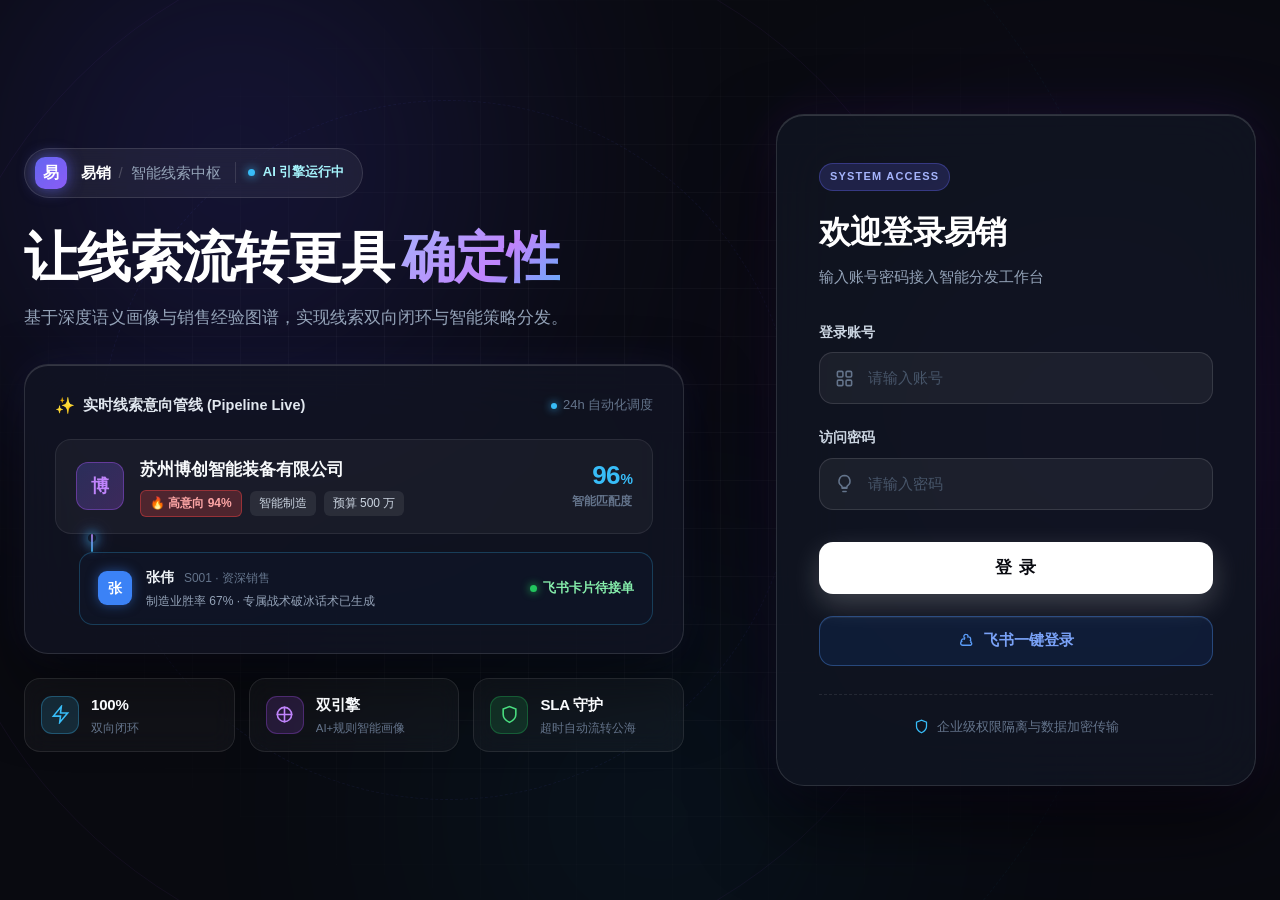
==== commit 6b178245: "refactor: 移除飞书多维表格(Bitable)双向同步 —— 数据源收敛为企客宝+电话平台 - 数据源确认: 企客宝(客户CRM) + 电话平台(语音), 不再维护飞书表格副本 - 删除 ap" ====
--- a/static/index.html
+++ b/static/index.html
@@ -18,6 +18,6 @@
 <body>
   <div id="app"></div>
   <script src="/static/vendor/vue.global.prod.js"></script>
-  <script src="/static/app.js?v=4.12"></script>
+  <script src="/static/app.js?v=4.13"></script>
 </body>
 </html>
